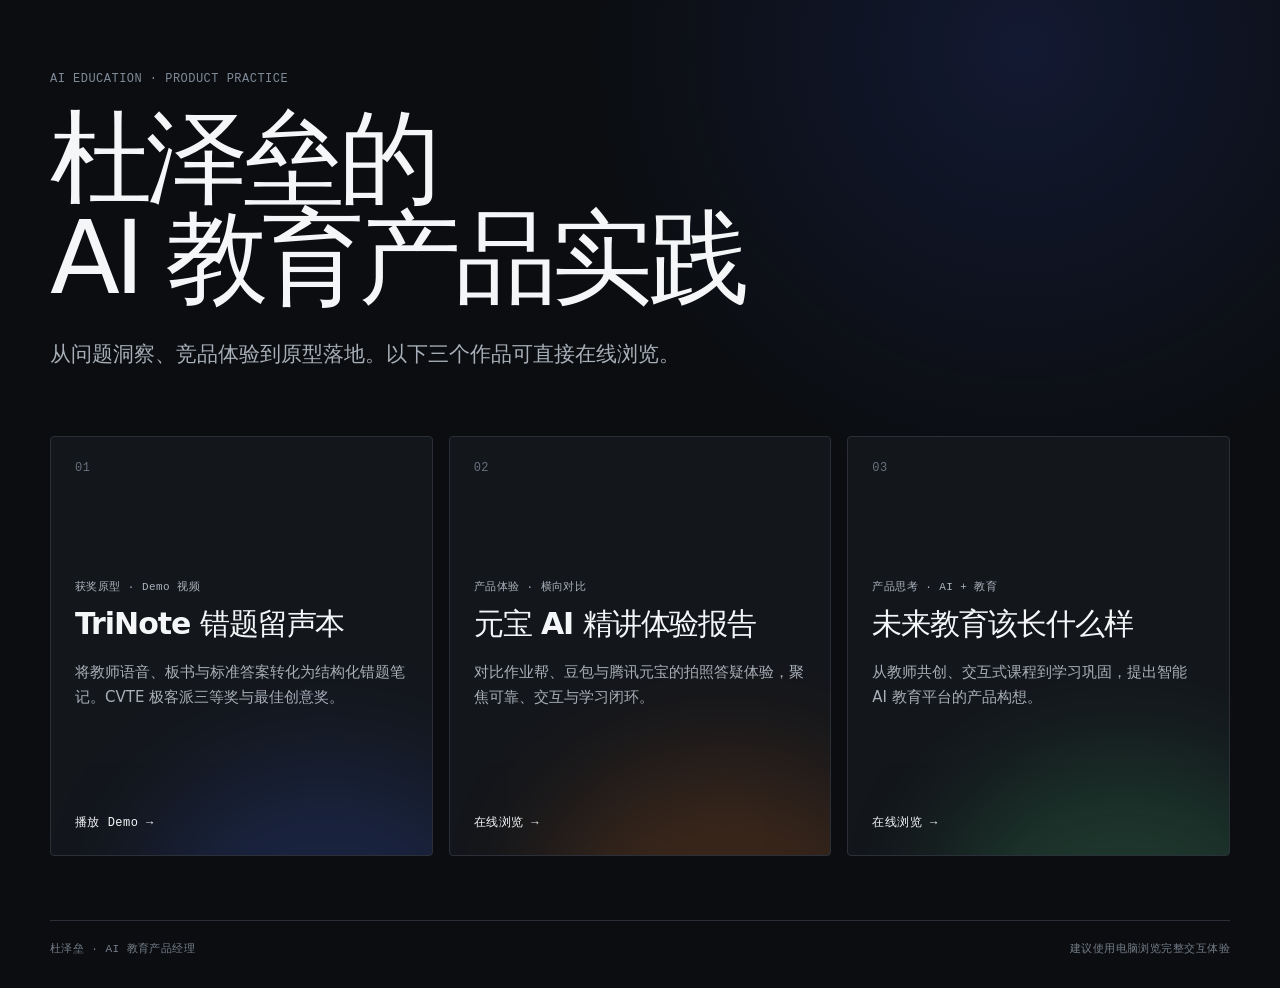
==== index.html @ 1e2f4d97 "Publish AI education portfolio" ====
<!doctype html>
<html lang="zh-CN">
<head>
  <meta charset="utf-8">
  <meta name="viewport" content="width=device-width, initial-scale=1">
  <meta name="description" content="杜泽垒的 AI 教育产品实践与项目展示">
  <title>杜泽垒｜AI 教育产品实践</title>
  <link rel="stylesheet" href="./styles.css">
</head>
<body>
  <main>
    <header class="intro">
      <p class="eyebrow">AI EDUCATION · PRODUCT PRACTICE</p>
      <h1>杜泽垒的<br>AI 教育产品实践</h1>
      <p class="lead">从问题洞察、竞品体验到原型落地。以下三个作品可直接在线浏览。</p>
    </header>

    <section class="projects" aria-label="项目列表">
      <a class="card card-blue" href="./trinote/">
        <span class="number">01</span>
        <div>
          <p class="tag">获奖原型 · Demo 视频</p>
          <h2>TriNote 错题留声本</h2>
          <p>将教师语音、板书与标准答案转化为结构化错题笔记。CVTE 极客派三等奖与最佳创意奖。</p>
        </div>
        <span class="action">播放 Demo →</span>
      </a>

      <a class="card card-orange" href="./yuanbao/">
        <span class="number">02</span>
        <div>
          <p class="tag">产品体验 · 横向对比</p>
          <h2>元宝 AI 精讲体验报告</h2>
          <p>对比作业帮、豆包与腾讯元宝的拍照答疑体验，聚焦可靠、交互与学习闭环。</p>
        </div>
        <span class="action">在线浏览 →</span>
      </a>

      <a class="card card-green" href="./future-education/">
        <span class="number">03</span>
        <div>
          <p class="tag">产品思考 · AI + 教育</p>
          <h2>未来教育该长什么样</h2>
          <p>从教师共创、交互式课程到学习巩固，提出智能 AI 教育平台的产品构想。</p>
        </div>
        <span class="action">在线浏览 →</span>
      </a>
    </section>

    <footer>
      <span>杜泽垒 · AI 教育产品经理</span>
      <span>建议使用电脑浏览完整交互体验</span>
    </footer>
  </main>
</body>
</html>
---- styles.css ----
:root {
  color-scheme: dark;
  --bg: #0b0d10;
  --surface: #13161b;
  --text: #f4f6f8;
  --muted: #a8afb8;
  --line: #2b3038;
}

* { box-sizing: border-box; }

html { background: var(--bg); }

body {
  margin: 0;
  min-height: 100vh;
  background:
    radial-gradient(circle at 80% 5%, rgba(62, 99, 255, .14), transparent 28rem),
    var(--bg);
  color: var(--text);
  font-family: Inter, "Noto Sans SC", "Microsoft YaHei", system-ui, sans-serif;
}

main {
  width: min(1180px, calc(100% - 40px));
  margin: 0 auto;
  padding: 72px 0 32px;
}

.intro { max-width: 820px; margin-bottom: 64px; }

.eyebrow,
.tag,
.number,
.action,
footer {
  font-family: "SFMono-Regular", Consolas, monospace;
  letter-spacing: .04em;
}

.eyebrow {
  margin: 0 0 22px;
  color: #7f8a99;
  font-size: 12px;
}

h1 {
  margin: 0;
  font-size: clamp(48px, 8vw, 104px);
  font-weight: 520;
  letter-spacing: -.055em;
  line-height: .98;
}

.lead {
  max-width: 640px;
  margin: 28px 0 0;
  color: var(--muted);
  font-size: clamp(17px, 2vw, 21px);
  line-height: 1.7;
}

.projects {
  display: grid;
  grid-template-columns: repeat(3, 1fr);
  gap: 16px;
}

.card {
  position: relative;
  display: flex;
  min-height: 420px;
  padding: 24px;
  overflow: hidden;
  flex-direction: column;
  justify-content: space-between;
  border: 1px solid var(--line);
  border-radius: 4px;
  background: var(--surface);
  color: inherit;
  text-decoration: none;
  transition: transform .22s ease, border-color .22s ease, background .22s ease;
}

.card::before {
  content: "";
  position: absolute;
  inset: auto -20% -42% 25%;
  height: 65%;
  border-radius: 50%;
  filter: blur(58px);
  opacity: .17;
  transition: opacity .22s ease, transform .22s ease;
}

.card-blue::before { background: #3f6cff; }
.card-orange::before { background: #ff7a18; }
.card-green::before { background: #53e08b; }

.card:hover,
.card:focus-visible {
  transform: translateY(-5px);
  border-color: #555e6b;
  background: #171b21;
  outline: none;
}

.card:hover::before,
.card:focus-visible::before { opacity: .32; transform: scale(1.08); }

.number { color: #68717e; font-size: 12px; }
.tag { margin: 0 0 12px; color: #aab2bd; font-size: 11px; }

h2 {
  margin: 0 0 18px;
  font-size: 30px;
  font-weight: 560;
  letter-spacing: -.035em;
  line-height: 1.2;
}

.card p:last-child {
  margin: 0;
  color: var(--muted);
  font-size: 15px;
  line-height: 1.7;
}

.action { position: relative; font-size: 12px; }

footer {
  display: flex;
  justify-content: space-between;
  gap: 20px;
  margin-top: 64px;
  padding-top: 20px;
  border-top: 1px solid var(--line);
  color: #747d89;
  font-size: 11px;
}

@media (max-width: 820px) {
  main { width: min(100% - 28px, 620px); padding-top: 42px; }
  .intro { margin-bottom: 42px; }
  .projects { grid-template-columns: 1fr; }
  .card { min-height: 330px; }
  footer { flex-direction: column; }
}

@media (prefers-reduced-motion: reduce) {
  .card, .card::before { transition: none; }
}
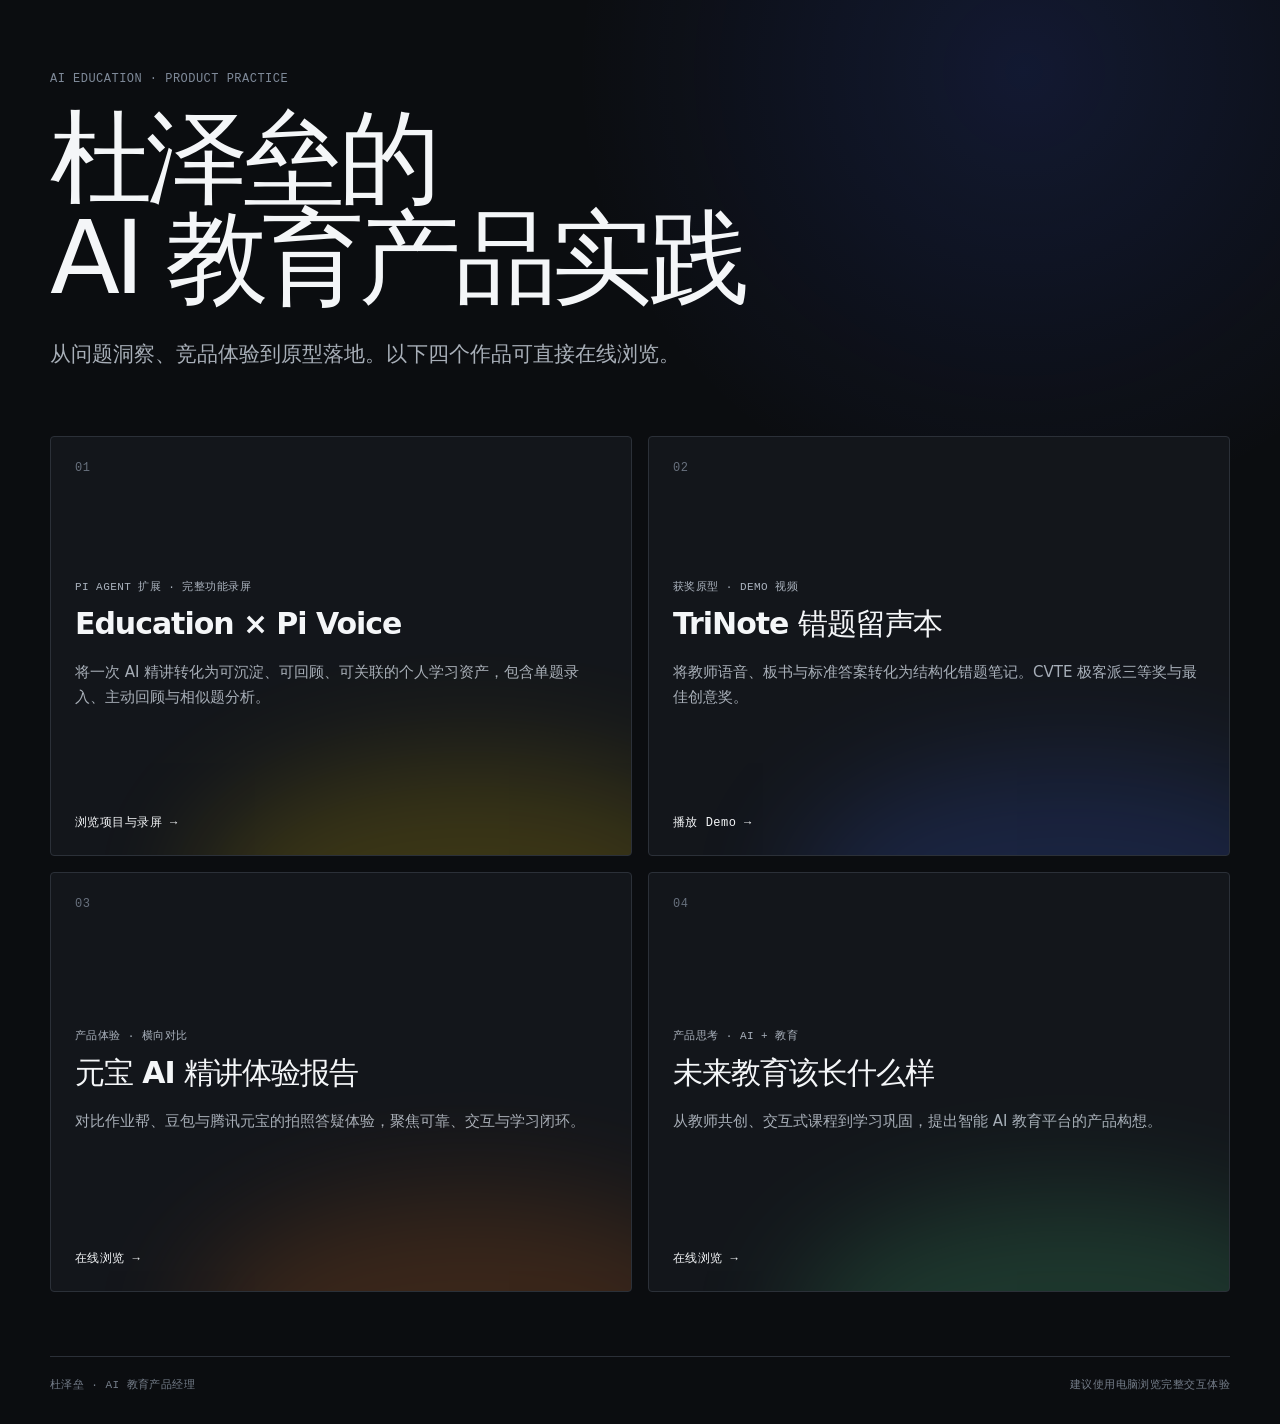
==== commit 4658aa0a: "Add Pi Agent education project showcase" ====
--- a/index.html
+++ b/index.html
@@ -4,6 +4,10 @@
   <meta charset="utf-8">
   <meta name="viewport" content="width=device-width, initial-scale=1">
   <meta name="description" content="杜泽垒的 AI 教育产品实践与项目展示">
+  <meta property="og:title" content="杜泽垒｜AI 教育产品实践">
+  <meta property="og:description" content="从问题洞察、竞品体验到 AI 教育产品原型与功能演示">
+  <meta property="og:type" content="website">
+  <meta property="og:image" content="./og.png">
   <title>杜泽垒｜AI 教育产品实践</title>
   <link rel="stylesheet" href="./styles.css">
 </head>
@@ -12,14 +16,24 @@
     <header class="intro">
       <p class="eyebrow">AI EDUCATION · PRODUCT PRACTICE</p>
       <h1>杜泽垒的<br>AI 教育产品实践</h1>
-      <p class="lead">从问题洞察、竞品体验到原型落地。以下三个作品可直接在线浏览。</p>
+      <p class="lead">从问题洞察、竞品体验到原型落地。以下四个作品可直接在线浏览。</p>
     </header>
 
     <section class="projects" aria-label="项目列表">
-      <a class="card card-blue" href="./trinote/">
+      <a class="card card-yellow" href="./education/">
         <span class="number">01</span>
         <div>
-          <p class="tag">获奖原型 · Demo 视频</p>
+          <p class="tag">PI AGENT 扩展 · 完整功能录屏</p>
+          <h2>Education × Pi Voice</h2>
+          <p>将一次 AI 精讲转化为可沉淀、可回顾、可关联的个人学习资产，包含单题录入、主动回顾与相似题分析。</p>
+        </div>
+        <span class="action">浏览项目与录屏 →</span>
+      </a>
+
+      <a class="card card-blue" href="./trinote/">
+        <span class="number">02</span>
+        <div>
+          <p class="tag">获奖原型 · DEMO 视频</p>
           <h2>TriNote 错题留声本</h2>
           <p>将教师语音、板书与标准答案转化为结构化错题笔记。CVTE 极客派三等奖与最佳创意奖。</p>
         </div>
@@ -27,7 +41,7 @@
       </a>
 
       <a class="card card-orange" href="./yuanbao/">
-        <span class="number">02</span>
+        <span class="number">03</span>
         <div>
           <p class="tag">产品体验 · 横向对比</p>
           <h2>元宝 AI 精讲体验报告</h2>
@@ -37,7 +51,7 @@
       </a>
 
       <a class="card card-green" href="./future-education/">
-        <span class="number">03</span>
+        <span class="number">04</span>
         <div>
           <p class="tag">产品思考 · AI + 教育</p>
           <h2>未来教育该长什么样</h2>
--- a/styles.css
+++ b/styles.css
@@ -62,7 +62,7 @@
 
 .projects {
   display: grid;
-  grid-template-columns: repeat(3, 1fr);
+  grid-template-columns: repeat(2, 1fr);
   gap: 16px;
 }
 
@@ -96,6 +96,7 @@
 .card-blue::before { background: #3f6cff; }
 .card-orange::before { background: #ff7a18; }
 .card-green::before { background: #53e08b; }
+.card-yellow::before { background: #ffd500; }
 
 .card:hover,
 .card:focus-visible {
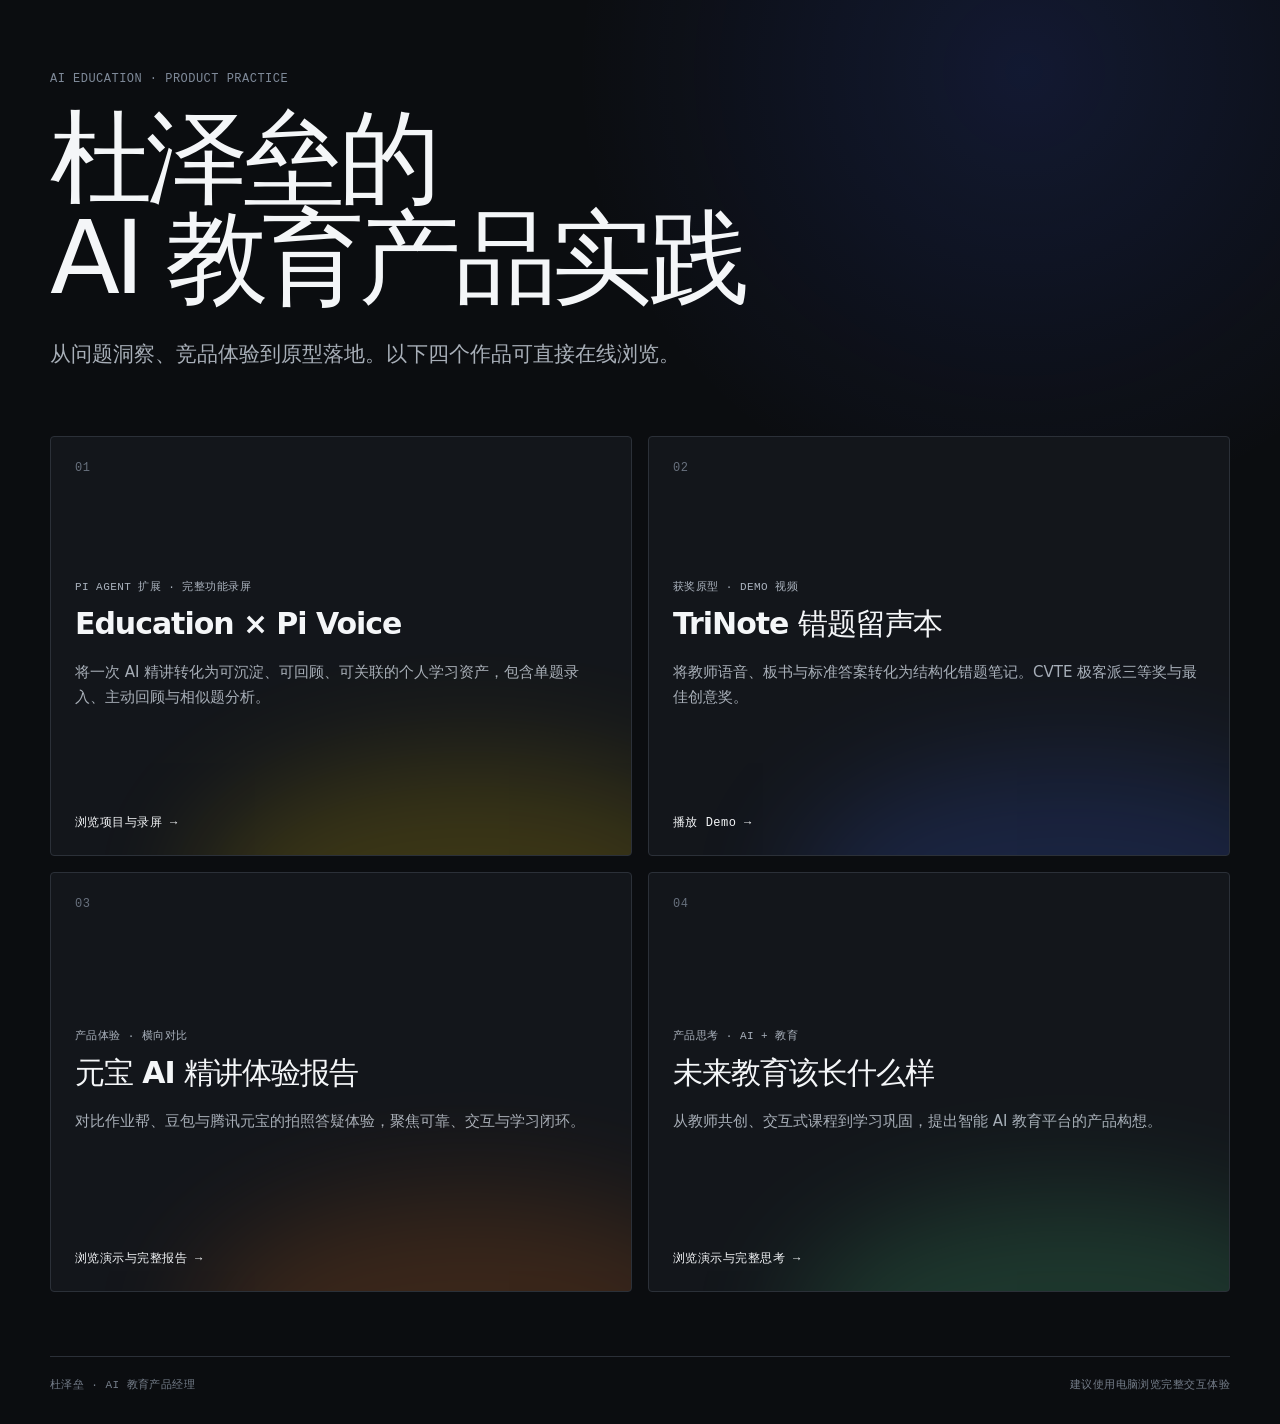
==== commit cd810977: "Add full PDF reports to portfolio" ====
--- a/index.html
+++ b/index.html
@@ -47,7 +47,7 @@
           <h2>元宝 AI 精讲体验报告</h2>
           <p>对比作业帮、豆包与腾讯元宝的拍照答疑体验，聚焦可靠、交互与学习闭环。</p>
         </div>
-        <span class="action">在线浏览 →</span>
+        <span class="action">浏览演示与完整报告 →</span>
       </a>
 
       <a class="card card-green" href="./future-education/">
@@ -57,7 +57,7 @@
           <h2>未来教育该长什么样</h2>
           <p>从教师共创、交互式课程到学习巩固，提出智能 AI 教育平台的产品构想。</p>
         </div>
-        <span class="action">在线浏览 →</span>
+        <span class="action">浏览演示与完整思考 →</span>
       </a>
     </section>
 
